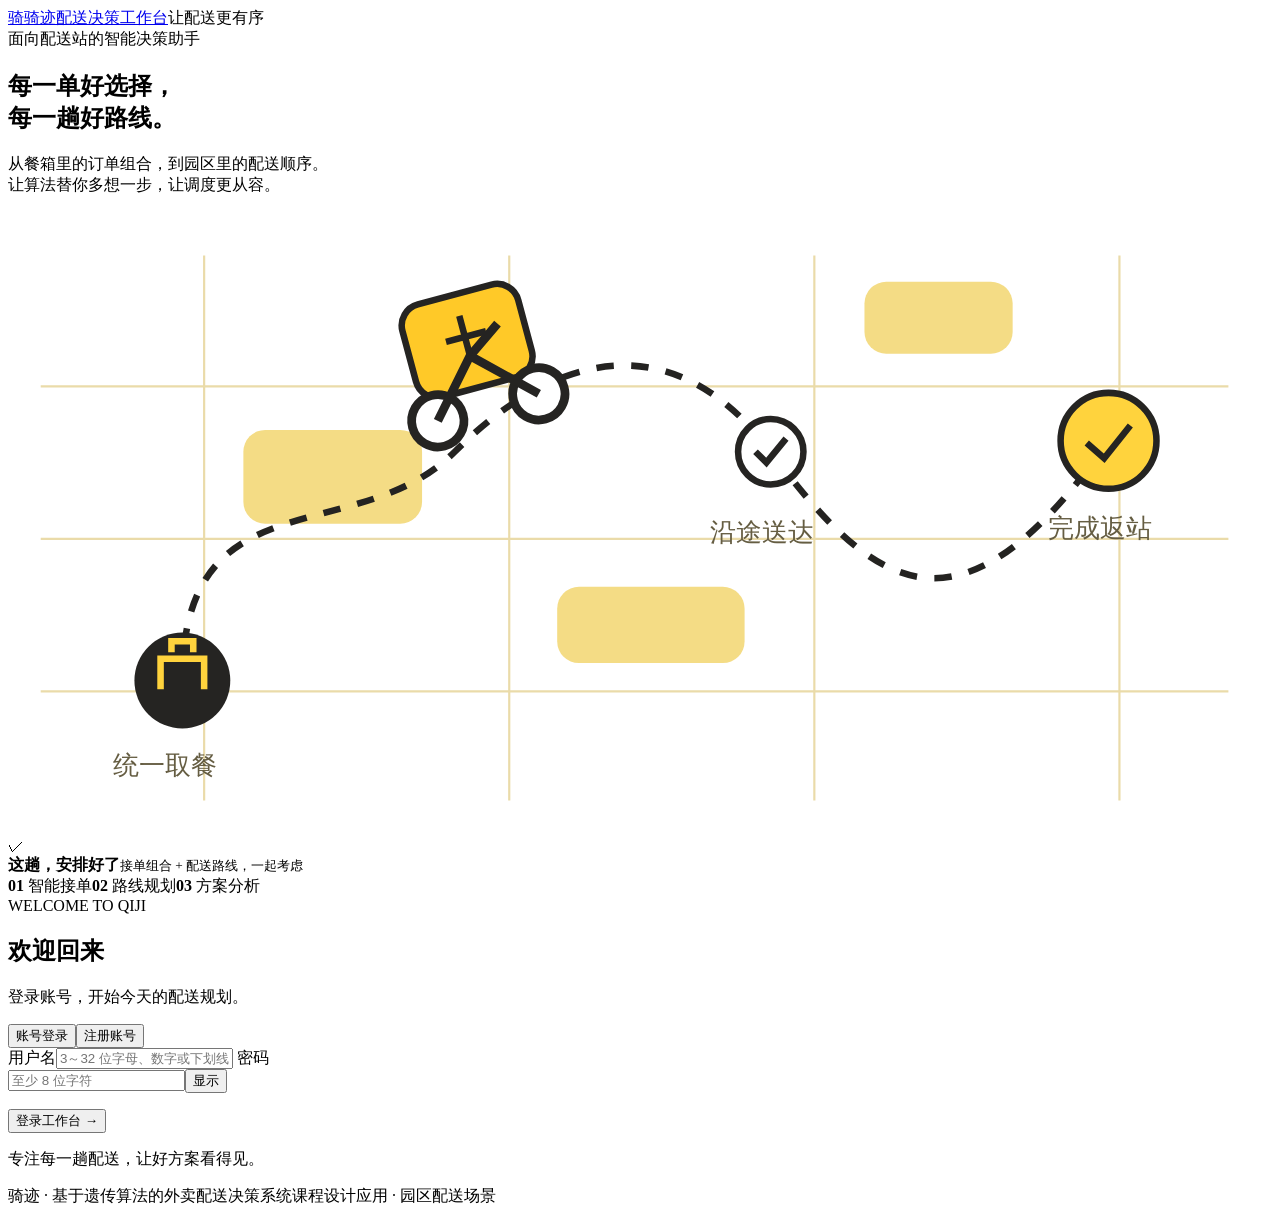
==== ga-tsp/web/auth.html @ 4b816f9d "feat: 接入账号登录注册与会话管理" ====
<!doctype html>
<html lang="zh-CN">
  <head>
    <meta charset="utf-8" />
    <meta name="viewport" content="width=device-width,initial-scale=1" />
    <title>骑迹 · 登录配送决策工作台</title>
    <link rel="stylesheet" href="/auth.css" />
  </head>
  <body>
    <header class="auth-header">
      <a class="auth-brand" href="/auth.html"
        ><span class="brand-symbol">骑</span>骑迹<span class="brand-caption"
          >配送决策工作台</span
        ></a
      ><span class="header-tag">让配送更有序</span>
    </header>
    <main class="auth-layout">
      <section class="auth-story">
        <div class="story-tag"><span></span> 面向配送站的智能决策助手</div>
        <h1>每一单好选择，<br />每一趟好路线。</h1>
        <p class="story-description">
          从餐箱里的订单组合，到园区里的配送顺序。<br />让算法替你多想一步，让调度更从容。
        </p>
        <div class="delivery-art" aria-label="园区配送路线插画" role="img">
          <svg viewBox="0 0 580 285" xmlns="http://www.w3.org/2000/svg">
            <path
              d="M15 80 L560 80 M15 150 L560 150 M15 220 L560 220 M90 20 L90 270 M230 20 L230 270 M370 20 L370 270 M510 20 L510 270"
              stroke="#eadba9"
              stroke-width="1"
            />
            <rect
              x="108"
              y="100"
              width="82"
              height="43"
              rx="10"
              fill="#f4dc85"
            />
            <rect
              x="252"
              y="172"
              width="86"
              height="35"
              rx="10"
              fill="#f4dc85"
            />
            <rect
              x="393"
              y="32"
              width="68"
              height="33"
              rx="10"
              fill="#f4dc85"
            />
            <path
              d="M80 215 C80 120 160 155 205 110 S305 50 350 110 S435 205 505 105"
              fill="none"
              stroke="#242321"
              stroke-width="3"
              stroke-dasharray="8 8"
            />
            <circle cx="80" cy="215" r="22" fill="#252422" />
            <path
              d="M70 219V205h20v14M75 202v-5h10v5"
              stroke="#ffd33d"
              stroke-width="3"
              fill="none"
            />
            <circle
              cx="350"
              cy="110"
              r="15"
              fill="#fff"
              stroke="#252422"
              stroke-width="3"
            />
            <path
              d="m343 110 5 5 9-11"
              stroke="#252422"
              stroke-width="3"
              fill="none"
            />
            <circle
              cx="505"
              cy="105"
              r="22"
              fill="#ffd33d"
              stroke="#252422"
              stroke-width="3"
            />
            <path
              d="m495 106 8 7 12-15"
              stroke="#252422"
              stroke-width="3"
              fill="none"
            />
            <g transform="translate(212 66) rotate(-15)">
              <rect
                x="-27"
                y="-29"
                width="55"
                height="44"
                rx="10"
                fill="#ffc928"
                stroke="#252422"
                stroke-width="3"
              />
              <circle
                cx="-22"
                cy="25"
                r="12"
                fill="#fff"
                stroke="#252422"
                stroke-width="4"
              />
              <circle
                cx="26"
                cy="25"
                r="12"
                fill="#fff"
                stroke="#252422"
                stroke-width="4"
              />
              <path
                d="M-22 25 0 0l26 25M0 0l16-11"
                fill="none"
                stroke="#252422"
                stroke-width="4"
              />
              <path d="M-9-9H10M0-19V0" stroke="#252422" stroke-width="3" />
            </g>
            <g font-family="sans-serif" font-size="12" fill="#655d42">
              <text x="48" y="258">统一取餐</text>
              <text x="322" y="151">沿途送达</text>
              <text x="477" y="149">完成返站</text>
            </g>
          </svg>
          <div class="art-note">
            <span class="note-icon">✓</span>
            <div>
              <strong>这趟，安排好了</strong
              ><small>接单组合 + 配送路线，一起考虑</small>
            </div>
          </div>
        </div>
        <div class="story-features">
          <span><b>01</b> 智能接单</span><span><b>02</b> 路线规划</span
          ><span><b>03</b> 方案分析</span>
        </div>
      </section>
      <section class="auth-card" aria-label="账号登录与注册">
        <div class="welcome-tag">WELCOME TO QIJI</div>
        <h2 id="authTitle">欢迎回来</h2>
        <p id="authSubtitle">登录账号，开始今天的配送规划。</p>
        <div class="auth-tabs" role="tablist" aria-label="账号操作">
          <button
            id="loginTab"
            role="tab"
            aria-selected="true"
            aria-controls="authForm"
          >
            账号登录</button
          ><button
            id="registerTab"
            role="tab"
            aria-selected="false"
            aria-controls="authForm"
          >
            注册账号
          </button>
        </div>
        <form id="authForm">
          <label for="username">用户名</label
          ><input
            id="username"
            name="username"
            autocomplete="username"
            placeholder="3～32 位字母、数字或下划线"
            minlength="3"
            maxlength="32"
            required
            pattern="[A-Za-z0-9_]{3,32}"
          />
          <label for="password">密码</label>
          <div class="password-field">
            <input
              id="password"
              name="password"
              type="password"
              autocomplete="current-password"
              placeholder="至少 8 位字符"
              minlength="8"
              maxlength="72"
              required
            /><button id="showPassword" type="button" aria-label="显示密码">
              显示
            </button>
          </div>
          <div id="confirmField" hidden>
            <label for="confirmPassword">确认密码</label
            ><input
              id="confirmPassword"
              name="confirmPassword"
              type="password"
              autocomplete="new-password"
              placeholder="再次输入密码"
            />
          </div>
          <p id="authMessage" role="status" aria-live="polite"></p>
          <button type="submit" id="authSubmit" class="submit-button">
            登录工作台 <span>→</span>
          </button>
        </form>
        <p class="card-note">专注每一趟配送，让好方案看得见。</p>
      </section>
    </main>
    <footer>
      骑迹 · 基于遗传算法的外卖配送决策系统<span
        >课程设计应用 · 园区配送场景</span
      >
    </footer>
    <script type="module" src="/auth.js"></script>
  </body>
</html>
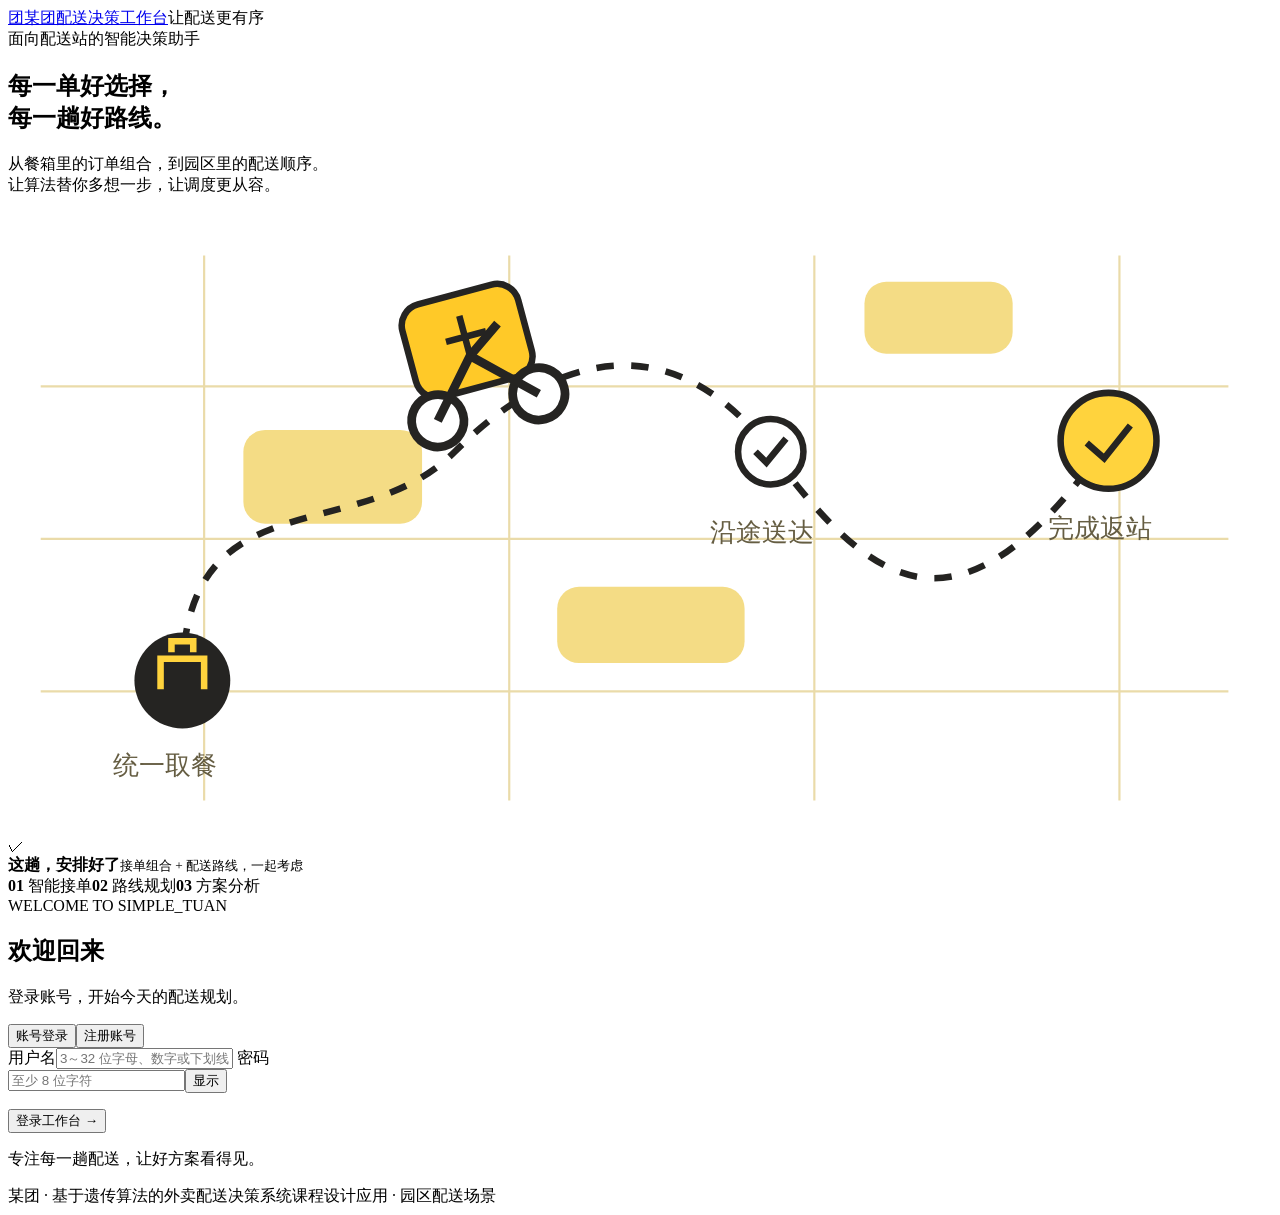
==== commit 6ec97a76: "chore: unify branding to simple_tuan and archive design docs 骑迹 → 某团：启动日志、登录页/工作台标题与页脚、导出文件名与图表水印；补录" ====
--- a/ga-tsp/web/auth.html
+++ b/ga-tsp/web/auth.html
@@ -3,13 +3,13 @@
   <head>
     <meta charset="utf-8" />
     <meta name="viewport" content="width=device-width,initial-scale=1" />
-    <title>骑迹 · 登录配送决策工作台</title>
+    <title>某团 · 登录配送决策工作台</title>
     <link rel="stylesheet" href="/auth.css" />
   </head>
   <body>
     <header class="auth-header">
       <a class="auth-brand" href="/auth.html"
-        ><span class="brand-symbol">骑</span>骑迹<span class="brand-caption"
+        ><span class="brand-symbol">团</span>某团<span class="brand-caption"
           >配送决策工作台</span
         ></a
       ><span class="header-tag">让配送更有序</span>
@@ -149,7 +149,7 @@
         </div>
       </section>
       <section class="auth-card" aria-label="账号登录与注册">
-        <div class="welcome-tag">WELCOME TO QIJI</div>
+        <div class="welcome-tag">WELCOME TO SIMPLE_TUAN</div>
         <h2 id="authTitle">欢迎回来</h2>
         <p id="authSubtitle">登录账号，开始今天的配送规划。</p>
         <div class="auth-tabs" role="tablist" aria-label="账号操作">
@@ -215,7 +215,7 @@
       </section>
     </main>
     <footer>
-      骑迹 · 基于遗传算法的外卖配送决策系统<span
+      某团 · 基于遗传算法的外卖配送决策系统<span
         >课程设计应用 · 园区配送场景</span
       >
     </footer>
